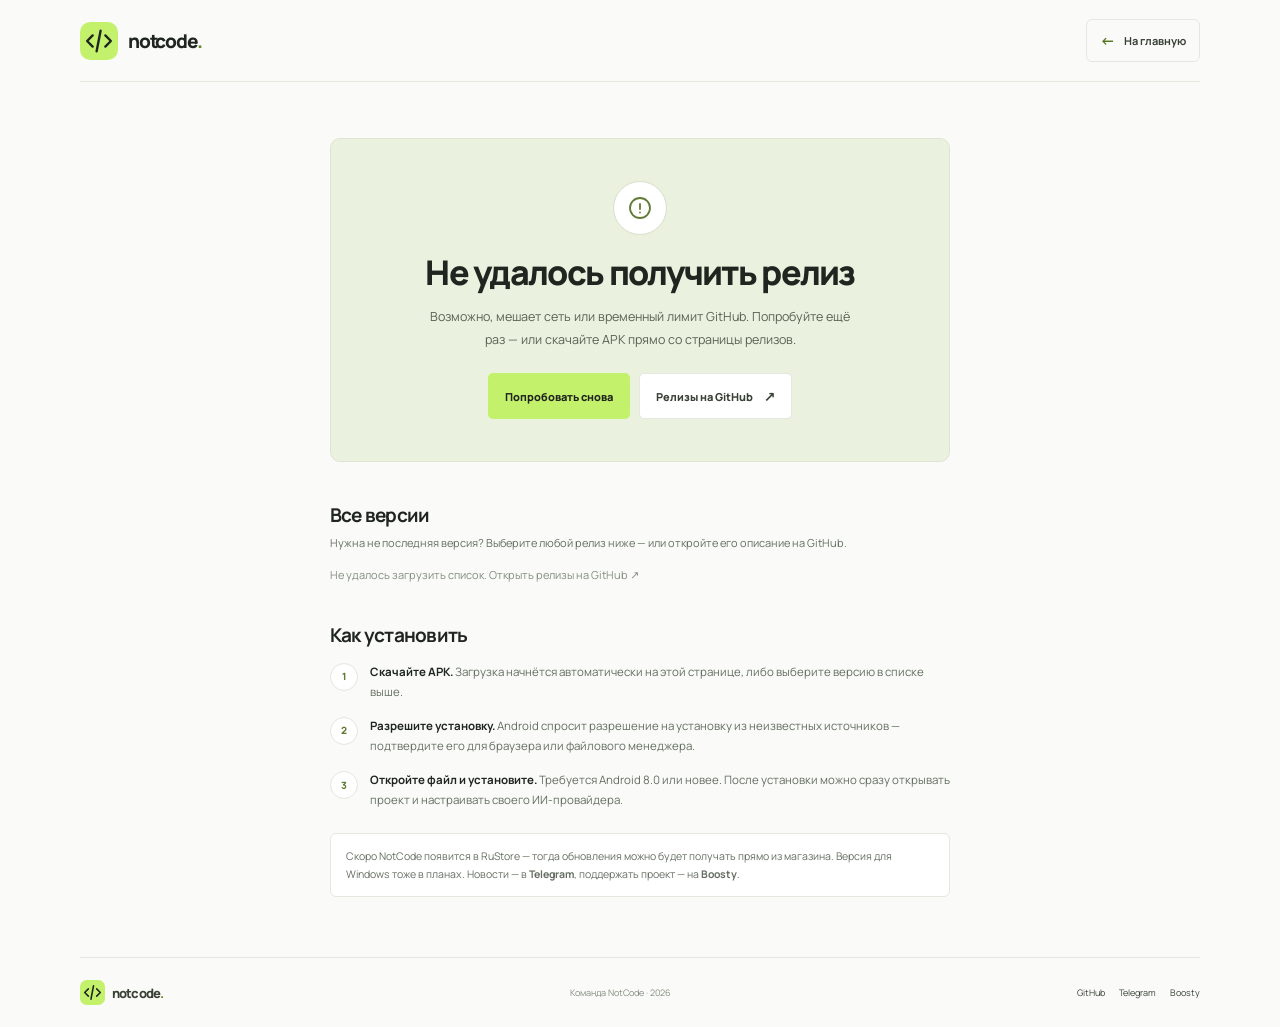
==== download.html @ 1626a10b "Add NotCode landing site for GitHub Pages" ====
<!doctype html>
<html lang="ru">
  <head>
    <meta charset="UTF-8" />
    <meta name="viewport" content="width=device-width, initial-scale=1" />
    <meta name="theme-color" content="#fafbf8" />
    <meta
      name="description"
      content="Скачать NotCode для Android — последний релиз APK с GitHub. Выбор версии, инструкция по установке."
    />
    <meta name="robots" content="noindex" />
    <title>Скачать NotCode для Android</title>
    <link rel="icon" href="assets/notcode-app-icon.svg" type="image/svg+xml" />
    <link rel="stylesheet" href="styles.css" />
    <script src="download.js" defer></script>
  </head>
  <body>
    <header class="site-header wrap">
      <a class="brand" href="index.html" aria-label="NotCode — на главную">
        <img src="assets/notcode-app-icon.svg" alt="" width="42" height="42" />
        <span>notcode<span class="brand-dot">.</span></span>
      </a>
      <a class="header-link" href="index.html">
        <span class="arrow" aria-hidden="true">←</span>
        На главную
      </a>
    </header>

    <main class="download-main wrap">
      <div class="download-card">
        <div id="state-loading">
          <div class="spinner" aria-hidden="true"></div>
          <h1>Получаю последний релиз…</h1>
          <p class="lead">Секунду — спрашиваю у GitHub актуальную версию NotCode.</p>
        </div>

        <div id="state-ready" hidden>
          <span class="state-icon state-icon-ok" aria-hidden="true">
            <svg width="26" height="26" viewBox="0 0 24 24" fill="none"><path d="m4.5 12.5 5 5 10-11" stroke="currentColor" stroke-width="2.4" stroke-linecap="round" stroke-linejoin="round"/></svg>
          </span>
          <h1>Спасибо, что скачиваете NotCode!</h1>
          <p class="lead">Загрузка APK должна была начаться автоматически. Приятного кодинга — и добро пожаловать в Telegram, если появятся вопросы.</p>
          <div class="file-info">
            <span>Версия: <b id="ready-version">—</b></span>
            <span>Файл: <b id="ready-file">—</b></span>
            <span>Размер: <b id="ready-size">—</b></span>
          </div>
          <div class="download-actions">
            <button class="button button-primary" id="retry-download" type="button">
              <svg width="16" height="16" viewBox="0 0 16 16" fill="none" aria-hidden="true"><path d="M8 1.5v9m0 0 3.5-3.5M8 10.5 4.5 7M2.5 13.5h11" stroke="currentColor" stroke-width="1.7" stroke-linecap="round" stroke-linejoin="round"/></svg>
              Попробовать снова
            </button>
            <a class="button button-secondary" id="ready-release-link" href="https://github.com/notcodeapp/app/releases" target="_blank" rel="noopener noreferrer">
              Релиз на GitHub
              <span class="button-arrow" aria-hidden="true">↗</span>
            </a>
          </div>
          <p class="retry-hint">Не началась загрузка? <button id="retry-inline" type="button">Нажмите «Попробовать снова»</button> или откройте страницу релиза.</p>
        </div>

        <div id="state-empty" hidden>
          <span class="state-icon state-icon-wait" aria-hidden="true">
            <svg width="24" height="24" viewBox="0 0 24 24" fill="none"><path d="M12 6v6l4 2M12 22a10 10 0 1 1 0-20 10 10 0 0 1 0 20Z" stroke="currentColor" stroke-width="1.8" stroke-linecap="round" stroke-linejoin="round"/></svg>
          </span>
          <h1>Первый релиз уже готовится</h1>
          <p class="lead">Сборки APK появятся здесь и на GitHub, как только будут готовы. Следите за анонсами в Telegram — там мы рассказываем о ходе разработки.</p>
          <div class="download-actions">
            <a class="button button-telegram" href="https://t.me/NotCodeAI" target="_blank" rel="noopener noreferrer">
              <img src="assets/telegram.svg" alt="" width="22" height="22" />
              Следить в Telegram
            </a>
            <a class="button button-secondary" href="https://github.com/notcodeapp/app/releases" target="_blank" rel="noopener noreferrer">
              Релизы на GitHub
              <span class="button-arrow" aria-hidden="true">↗</span>
            </a>
          </div>
        </div>

        <div id="state-error" hidden>
          <span class="state-icon state-icon-wait" aria-hidden="true">
            <svg width="24" height="24" viewBox="0 0 24 24" fill="none"><path d="M12 8v5m0 3.5v.01M12 22a10 10 0 1 1 0-20 10 10 0 0 1 0 20Z" stroke="currentColor" stroke-width="1.8" stroke-linecap="round" stroke-linejoin="round"/></svg>
          </span>
          <h1>Не удалось получить релиз</h1>
          <p class="lead">Возможно, мешает сеть или временный лимит GitHub. Попробуйте ещё раз — или скачайте APK прямо со страницы релизов.</p>
          <div class="download-actions">
            <button class="button button-primary" id="retry-fetch" type="button">Попробовать снова</button>
            <a class="button button-secondary" href="https://github.com/notcodeapp/app/releases" target="_blank" rel="noopener noreferrer">
              Релизы на GitHub
              <span class="button-arrow" aria-hidden="true">↗</span>
            </a>
          </div>
        </div>
      </div>

      <section class="versions" aria-labelledby="versions-title">
        <h2 id="versions-title">Все версии</h2>
        <p>Нужна не последняя версия? Выберите любой релиз ниже — или откройте его описание на GitHub.</p>
        <div id="releases-list">
          <p class="versions-status" id="versions-status">Загружаю список релизов…</p>
        </div>
      </section>

      <section class="install" aria-labelledby="install-title">
        <h2 id="install-title">Как установить</h2>
        <ol class="install-steps">
          <li><b>Скачайте APK.</b> Загрузка начнётся автоматически на этой странице, либо выберите версию в списке выше.</li>
          <li><b>Разрешите установку.</b> Android спросит разрешение на установку из неизвестных источников — подтвердите его для браузера или файлового менеджера.</li>
          <li><b>Откройте файл и установите.</b> Требуется Android 8.0 или новее. После установки можно сразу открывать проект и настраивать своего ИИ-провайдера.</li>
        </ol>
        <p class="install-note">Скоро NotCode появится в RuStore — тогда обновления можно будет получать прямо из магазина. Версия для Windows тоже в планах. Новости — в <a href="https://t.me/NotCodeAI" target="_blank" rel="noopener noreferrer"><b>Telegram</b></a>, поддержать проект — на <a href="https://boosty.to/notcode" target="_blank" rel="noopener noreferrer"><b>Boosty</b></a>.</p>
      </section>
    </main>

    <footer class="site-footer wrap">
      <a class="footer-brand" href="index.html"><img src="assets/notcode-app-icon.svg" alt="" /><span>notcode<span class="brand-dot">.</span></span></a>
      <p>Команда NotCode · <span id="year">2026</span></p>
      <div class="footer-links">
        <a href="https://github.com/notcodeapp/app" target="_blank" rel="noopener noreferrer">GitHub</a>
        <a href="https://t.me/NotCodeAI" target="_blank" rel="noopener noreferrer">Telegram</a>
        <a href="https://boosty.to/notcode" target="_blank" rel="noopener noreferrer">Boosty</a>
      </div>
    </footer>
  </body>
</html>
---- styles.css ----
@font-face {
  font-family: "Manrope";
  src: url("assets/manrope-variable.ttf") format("truetype");
  font-style: normal;
  font-weight: 200 800;
  font-display: swap;
}

:root {
  color-scheme: light;
  --paper: #fafbf8;
  --white: #fff;
  --ink: #20251f;
  --muted: #656e62;
  --soft-muted: #858d82;
  --line: #e4e8df;
  --green: #c4f16b;
  --green-pale: #eaf1df;
}

* { box-sizing: border-box; }
html { scroll-behavior: smooth; }
body {
  margin: 0;
  min-width: 320px;
  color: var(--ink);
  background: var(--paper);
  font-family: "Manrope", Inter, system-ui, sans-serif;
  -webkit-font-smoothing: antialiased;
}
a { color: inherit; text-decoration: none; }
img { max-width: 100%; }
.wrap { width: min(1120px, calc(100% - 64px)); margin-inline: auto; }
[hidden] { display: none !important; }

.site-header {
  height: 82px;
  display: flex;
  align-items: center;
  justify-content: space-between;
  gap: 16px;
  border-bottom: 1px solid var(--line);
}
.brand, .footer-brand {
  display: inline-flex;
  align-items: center;
  gap: 10px;
  font-size: 19px;
  font-weight: 800;
  letter-spacing: -.065em;
}
.brand img { width: 38px; height: 38px; }
.brand-dot { color: #64852b; }
.header-nav { display: flex; align-items: center; gap: 6px; }
.nav-link {
  padding: 10px 12px;
  border-radius: 6px;
  color: #394136;
  font-size: 11px;
  font-weight: 700;
  transition: background-color .18s;
}
.nav-link:hover { background: var(--green-pale); }
.header-link {
  display: inline-flex;
  align-items: center;
  gap: 9px;
  padding: 10px 13px;
  border: 1px solid var(--line);
  border-radius: 6px;
  color: #394136;
  font-size: 11px;
  font-weight: 700;
  transition: border-color .18s, background-color .18s;
}
.header-link:hover { border-color: #b7ca9a; background: var(--white); }
.live-dot { width: 7px; height: 7px; border-radius: 50%; background: #7eaa35; }
.arrow { color: #547522; font-size: 15px; }

.hero {
  min-height: 532px;
  display: grid;
  grid-template-columns: 1fr .8fr;
  align-items: center;
  gap: clamp(42px, 8vw, 112px);
  padding-top: 68px;
  padding-bottom: 68px;
}
.eyebrow, .support-label, .section-label {
  margin: 0 0 18px;
  color: #607c35;
  font-size: 10px;
  font-weight: 800;
  letter-spacing: .11em;
}
h1 {
  margin: 0;
  font-size: clamp(51px, 6.2vw, 76px);
  line-height: 1.02;
  letter-spacing: -.075em;
  font-weight: 800;
}
h1 span { color: #789b3b; }
.hero-description {
  max-width: 490px;
  margin: 21px 0 20px;
  color: var(--muted);
  font-size: 14px;
  line-height: 1.8;
}
.platforms { display: flex; flex-wrap: wrap; gap: 8px; margin-bottom: 25px; }
.platform {
  min-height: 34px;
  display: inline-flex;
  align-items: center;
  gap: 8px;
  padding: 0 10px;
  border: 1px solid var(--line);
  border-radius: 5px;
  background: rgba(255,255,255,.55);
  color: #30382c;
  font-size: 10px;
  font-weight: 700;
}
.platform small {
  padding-left: 8px;
  border-left: 1px solid var(--line);
  color: var(--soft-muted);
  font-size: 9px;
  font-weight: 500;
}
.platform-logo { display: block; object-fit: contain; }
.hero-actions { display: flex; flex-wrap: wrap; gap: 9px; }
.button {
  min-height: 46px;
  display: inline-flex;
  align-items: center;
  justify-content: center;
  gap: 9px;
  padding: 0 16px;
  border: 1px solid transparent;
  border-radius: 5px;
  font-size: 11px;
  font-weight: 800;
  cursor: pointer;
  font-family: inherit;
  transition: background-color .18s, border-color .18s;
}
.button img, .button svg { display: block; object-fit: contain; }
.button-primary { background: var(--green); color: #20251f; }
.button-primary:hover { background: #b7e55c; }
.button-secondary { border-color: var(--line); background: var(--white); color: #394136; }
.button-secondary:hover { border-color: #b7ca9a; }
.button-telegram { background: var(--green); color: #20251f; }
.button-telegram:hover { background: #b7e55c; }
.button-arrow { margin-left: 2px; font-size: 14px; }
.button-boosty { border-color: var(--line); background: var(--white); }
.button-boosty:hover { border-color: #e6a48c; }

.project-card {
  max-width: 390px;
  width: 100%;
  justify-self: end;
  padding: 31px 32px 24px;
  border: 1px solid #dce5d0;
  border-radius: 8px;
  background: var(--green-pale);
}
.project-icon { display: block; margin-bottom: 23px; }
.project-kicker { margin: 0 0 9px; color: #677451; font-size: 9px; font-weight: 800; letter-spacing: .13em; }
.project-card h2 { margin: 0; font-size: 27px; line-height: 1.2; letter-spacing: -.055em; }
.project-description { margin: 12px 0 20px; color: #596151; font-size: 11px; line-height: 1.7; }
.project-rule { height: 1px; margin-bottom: 8px; background: #d6dfca; }
.project-platform { min-height: 39px; display: flex; align-items: center; gap: 9px; border-bottom: 1px solid #dce5d0; font-size: 10px; font-weight: 700; }
.project-platform:last-of-type { border-bottom: 0; }
.project-platform > img { object-fit: contain; }
.project-status { margin-left: auto; color: #66715f; font-size: 9px; font-weight: 500; }
.project-status.status-ready { color: #4c6b1c; font-weight: 800; }
.project-download {
  display: inline-flex;
  align-items: center;
  gap: 7px;
  margin-top: 14px;
  color: #4c6b1c;
  font-size: 11px;
  font-weight: 800;
}
.project-download:hover { text-decoration: underline; }

.feature-strip { border-top: 1px solid var(--line); border-bottom: 1px solid var(--line); }
.feature-strip p {
  min-height: 69px;
  display: flex;
  align-items: center;
  gap: 0;
  margin: 0;
  color: #495144;
  font-size: 10px;
}
.feature-strip b { margin-right: auto; color: var(--ink); font-size: 11px; }
.feature-strip span { padding: 0 20px; border-left: 1px solid var(--line); }

.section-head { max-width: 640px; padding-top: 74px; }
.section-head h2 { margin: 0; font-size: clamp(29px, 3vw, 38px); line-height: 1.15; letter-spacing: -.06em; }
.section-head p { margin: 13px 0 0; color: var(--muted); font-size: 12px; line-height: 1.8; }
.section-label { display: block; margin-bottom: 10px; }

.features-grid {
  display: grid;
  grid-template-columns: repeat(3, 1fr);
  gap: 10px;
  padding-top: 30px;
  padding-bottom: 10px;
}
.feature-card {
  padding: 24px 22px;
  border: 1px solid var(--line);
  border-radius: 8px;
  background: var(--white);
  transition: border-color .18s;
}
.feature-card:hover { border-color: #bacb9f; }
.feature-num { display: block; margin-bottom: 14px; color: #789b3b; font-size: 10px; font-weight: 800; letter-spacing: .1em; }
.feature-card h3 { margin: 0 0 8px; font-size: 15px; letter-spacing: -.03em; }
.feature-card p { margin: 0; color: var(--muted); font-size: 11px; line-height: 1.75; }

.note {
  display: grid;
  grid-template-columns: .9fr 1.1fr;
  gap: clamp(30px, 6vw, 90px);
  padding-top: 74px;
  padding-bottom: 10px;
}
.note h2 { margin: 0; font-size: clamp(29px, 3vw, 38px); line-height: 1.15; letter-spacing: -.06em; }
.note-copy p { margin: 0 0 14px; color: var(--muted); font-size: 12.5px; line-height: 1.9; }
.note-copy p:first-child { color: var(--ink); font-size: 14px; font-weight: 600; }
.note-sign { margin-top: 18px; color: #607c35; font-size: 11px; font-weight: 800; }

.platform-grid {
  display: grid;
  grid-template-columns: repeat(3, 1fr);
  gap: 10px;
  padding-top: 30px;
}
.platform-card {
  display: flex;
  flex-direction: column;
  padding: 24px 22px;
  border: 1px solid var(--line);
  border-radius: 8px;
  background: var(--white);
}
.platform-card img { width: 30px; height: 30px; object-fit: contain; margin-bottom: 16px; }
.platform-card h3 { margin: 0 0 6px; font-size: 15px; letter-spacing: -.03em; }
.platform-card p { flex: 1; margin: 0 0 16px; color: var(--muted); font-size: 11px; line-height: 1.75; }
.badge {
  align-self: flex-start;
  padding: 6px 10px;
  border-radius: 5px;
  font-size: 9px;
  font-weight: 800;
  letter-spacing: .06em;
}
.badge-ready { background: var(--green); color: #2c3a10; }
.badge-soon { background: var(--green-pale); color: #607c35; }
.platform-card .card-link { margin-top: 12px; color: #4c6b1c; font-size: 10px; font-weight: 800; }
.platform-card .card-link:hover { text-decoration: underline; }

.support {
  display: grid;
  grid-template-columns: 1fr .82fr;
  align-items: center;
  gap: 60px;
  padding-top: 74px;
  padding-bottom: 77px;
}
.support-label { display: block; margin-bottom: 10px; }
.support h2 { margin: 0; font-size: clamp(29px, 3vw, 38px); line-height: 1.15; letter-spacing: -.06em; }
.support-copy > p { max-width: 440px; margin: 13px 0 0; color: var(--muted); font-size: 11px; line-height: 1.8; }
.support-links { display: grid; gap: 8px; }
.social-link {
  min-height: 68px;
  display: flex;
  align-items: center;
  gap: 12px;
  padding: 11px 13px;
  border: 1px solid var(--line);
  border-radius: 6px;
  background: var(--white);
  transition: border-color .18s;
}
.social-link:hover { border-color: #bacb9f; }
.social-icon { width: 36px; height: 36px; display: grid; flex: 0 0 36px; place-items: center; border-radius: 6px; }
.social-icon img { width: 19px; height: 19px; }
.telegram-bg { background: #e8f4fd; }
.boosty-bg { background: #fff1eb; }
.github-bg { background: #24292f; }
.social-link b, .social-link small { display: block; }
.social-link b { font-size: 10px; }
.social-link small { margin-top: 3px; color: var(--soft-muted); font-size: 9px; }
.social-arrow { margin-left: auto; color: #66715f; font-size: 14px; }

.site-footer {
  min-height: 70px;
  display: flex;
  align-items: center;
  justify-content: space-between;
  gap: 10px;
  border-top: 1px solid var(--line);
  color: var(--soft-muted);
}
.footer-brand { gap: 7px; color: #394136; font-size: 13px; }
.footer-brand img { width: 25px; height: 25px; }
.site-footer p { margin: 0; font-size: 9px; }
.footer-links { display: flex; gap: 14px; font-size: 9px; }
.footer-links a { color: #394136; }
.footer-links a:hover { color: #607c35; }

/* ---------- Страница скачивания ---------- */

.download-main { padding-top: 56px; padding-bottom: 60px; }
.download-card {
  max-width: 620px;
  margin-inline: auto;
  padding: 42px 40px;
  border: 1px solid #dce5d0;
  border-radius: 10px;
  background: var(--green-pale);
  text-align: center;
}
.download-icon { display: block; width: 64px; height: 64px; margin: 0 auto 20px; }
.state-icon {
  width: 54px;
  height: 54px;
  display: grid;
  place-items: center;
  margin: 0 auto 18px;
  border-radius: 50%;
}
.state-icon-ok { background: var(--green); color: #2c3a10; }
.state-icon-wait { background: var(--white); color: #607c35; border: 1px solid #d6dfca; }
.download-card h1 { font-size: clamp(26px, 4vw, 34px); letter-spacing: -.05em; line-height: 1.15; }
.download-card .lead { margin: 14px auto 0; max-width: 440px; color: #596151; font-size: 12.5px; line-height: 1.8; }
.file-info {
  display: flex;
  flex-wrap: wrap;
  justify-content: center;
  gap: 6px 18px;
  margin: 20px 0 0;
  padding: 12px 14px;
  border: 1px solid #d6dfca;
  border-radius: 6px;
  background: rgba(255,255,255,.6);
  color: #596151;
  font-size: 10.5px;
  font-weight: 600;
}
.file-info b { color: var(--ink); }
.download-actions { display: flex; flex-wrap: wrap; justify-content: center; gap: 9px; margin-top: 22px; }
.retry-hint { margin: 16px 0 0; color: #66715f; font-size: 10.5px; }
.retry-hint button {
  padding: 0;
  border: 0;
  background: none;
  color: #4c6b1c;
  font: inherit;
  font-weight: 800;
  text-decoration: underline;
  cursor: pointer;
}
.spinner {
  width: 34px;
  height: 34px;
  margin: 0 auto 18px;
  border: 3px solid #d6dfca;
  border-top-color: #789b3b;
  border-radius: 50%;
  animation: spin .9s linear infinite;
}
@keyframes spin { to { transform: rotate(360deg); } }

.versions { max-width: 620px; margin: 40px auto 0; }
.versions h2 { margin: 0 0 6px; font-size: 19px; letter-spacing: -.04em; }
.versions > p { margin: 0 0 14px; color: var(--muted); font-size: 11px; line-height: 1.7; }
.release-row {
  display: flex;
  align-items: center;
  gap: 12px;
  padding: 13px 15px;
  border: 1px solid var(--line);
  border-radius: 6px;
  background: var(--white);
}
.release-row + .release-row { margin-top: 7px; }
.release-tag { font-size: 12px; font-weight: 800; }
.release-latest {
  padding: 3px 7px;
  border-radius: 4px;
  background: var(--green);
  color: #2c3a10;
  font-size: 8px;
  font-weight: 800;
  letter-spacing: .05em;
}
.release-date { color: var(--soft-muted); font-size: 10px; }
.release-links { margin-left: auto; display: flex; align-items: center; gap: 12px; }
.release-apk {
  padding: 8px 12px;
  border-radius: 5px;
  background: var(--green);
  color: #2c3a10;
  font-size: 10px;
  font-weight: 800;
  white-space: nowrap;
}
.release-apk:hover { background: #b7e55c; }
.release-notes { color: #66715f; font-size: 10px; font-weight: 700; white-space: nowrap; }
.release-notes:hover { color: #4c6b1c; }
.versions-status { color: var(--soft-muted); font-size: 11px; }

.install { max-width: 620px; margin: 40px auto 0; }
.install h2 { margin: 0 0 14px; font-size: 19px; letter-spacing: -.04em; }
.install-steps { margin: 0; padding: 0; list-style: none; counter-reset: step; }
.install-steps li {
  counter-increment: step;
  position: relative;
  padding: 0 0 14px 40px;
  color: var(--muted);
  font-size: 11.5px;
  line-height: 1.75;
}
.install-steps li::before {
  content: counter(step);
  position: absolute;
  left: 0;
  top: 1px;
  width: 26px;
  height: 26px;
  display: grid;
  place-items: center;
  border: 1px solid var(--line);
  border-radius: 50%;
  background: var(--white);
  color: #607c35;
  font-size: 10px;
  font-weight: 800;
}
.install-steps b { color: var(--ink); }
.install-note {
  margin: 8px 0 0;
  padding: 13px 15px;
  border: 1px solid var(--line);
  border-radius: 6px;
  background: var(--white);
  color: var(--muted);
  font-size: 10.5px;
  line-height: 1.75;
}

@media (max-width: 900px) {
  .features-grid, .platform-grid { grid-template-columns: repeat(2, 1fr); }
}
@media (max-width: 820px) {
  .wrap { width: min(680px, calc(100% - 44px)); }
  .hero { min-height: 0; grid-template-columns: 1fr; gap: 34px; padding-top: 58px; padding-bottom: 52px; }
  .hero-copy { max-width: 580px; }
  .project-card { justify-self: start; max-width: none; padding: 25px; }
  .project-card h2 br { display: none; }
  .project-icon { width: 54px; height: 54px; margin-bottom: 18px; }
  .note { grid-template-columns: 1fr; gap: 22px; padding-top: 58px; }
  .support { gap: 30px; padding-top: 58px; padding-bottom: 60px; }
  .feature-strip p { justify-content: space-between; }
  .feature-strip span { padding: 0 11px; }
  .header-nav .nav-link { display: none; }
}
@media (max-width: 560px) {
  .wrap { width: calc(100% - 36px); }
  .site-header { height: 70px; }
  .brand { gap: 8px; font-size: 17px; }
  .brand img { width: 34px; height: 34px; }
  .header-link { gap: 7px; padding: 9px; font-size: 9px; }
  .hero { gap: 27px; padding-top: 46px; padding-bottom: 39px; }
  .eyebrow { margin-bottom: 15px; font-size: 8px; }
  h1 { font-size: clamp(49px, 13vw, 65px); }
  .hero-description { margin: 17px 0; font-size: 12px; }
  .platforms { margin-bottom: 19px; }
  .hero-actions { display: grid; grid-template-columns: 1fr; max-width: 360px; }
  .button { min-height: 45px; }
  .project-card { padding: 21px; }
  .project-card h2 { font-size: 23px; }
  .feature-strip p { min-height: 0; align-items: flex-start; flex-wrap: wrap; gap: 10px 0; padding: 15px 0; }
  .feature-strip b { width: 100%; }
  .feature-strip span { padding: 0 9px; font-size: 9px; }
  .feature-strip span:nth-of-type(1) { padding-left: 0; border-left: 0; }
  .features-grid, .platform-grid { grid-template-columns: 1fr; }
  .section-head { padding-top: 54px; }
  .support { grid-template-columns: 1fr; gap: 20px; padding-top: 48px; padding-bottom: 49px; }
  .support h2 { font-size: 30px; }
  .download-main { padding-top: 36px; }
  .download-card { padding: 30px 20px; }
  .download-actions { display: grid; grid-template-columns: 1fr; }
  .release-row { flex-wrap: wrap; }
  .release-links { margin-left: 0; width: 100%; justify-content: space-between; }
  .site-footer { min-height: 65px; flex-wrap: wrap; gap: 4px 10px; padding-block: 12px; }
  .site-footer p { order: 3; width: 100%; margin: 0; font-size: 8px; }
}
@media (prefers-reduced-motion: reduce) {
  *, *::before, *::after { scroll-behavior: auto !important; animation-duration: .01ms !important; }
  html { scroll-behavior: auto; }
}
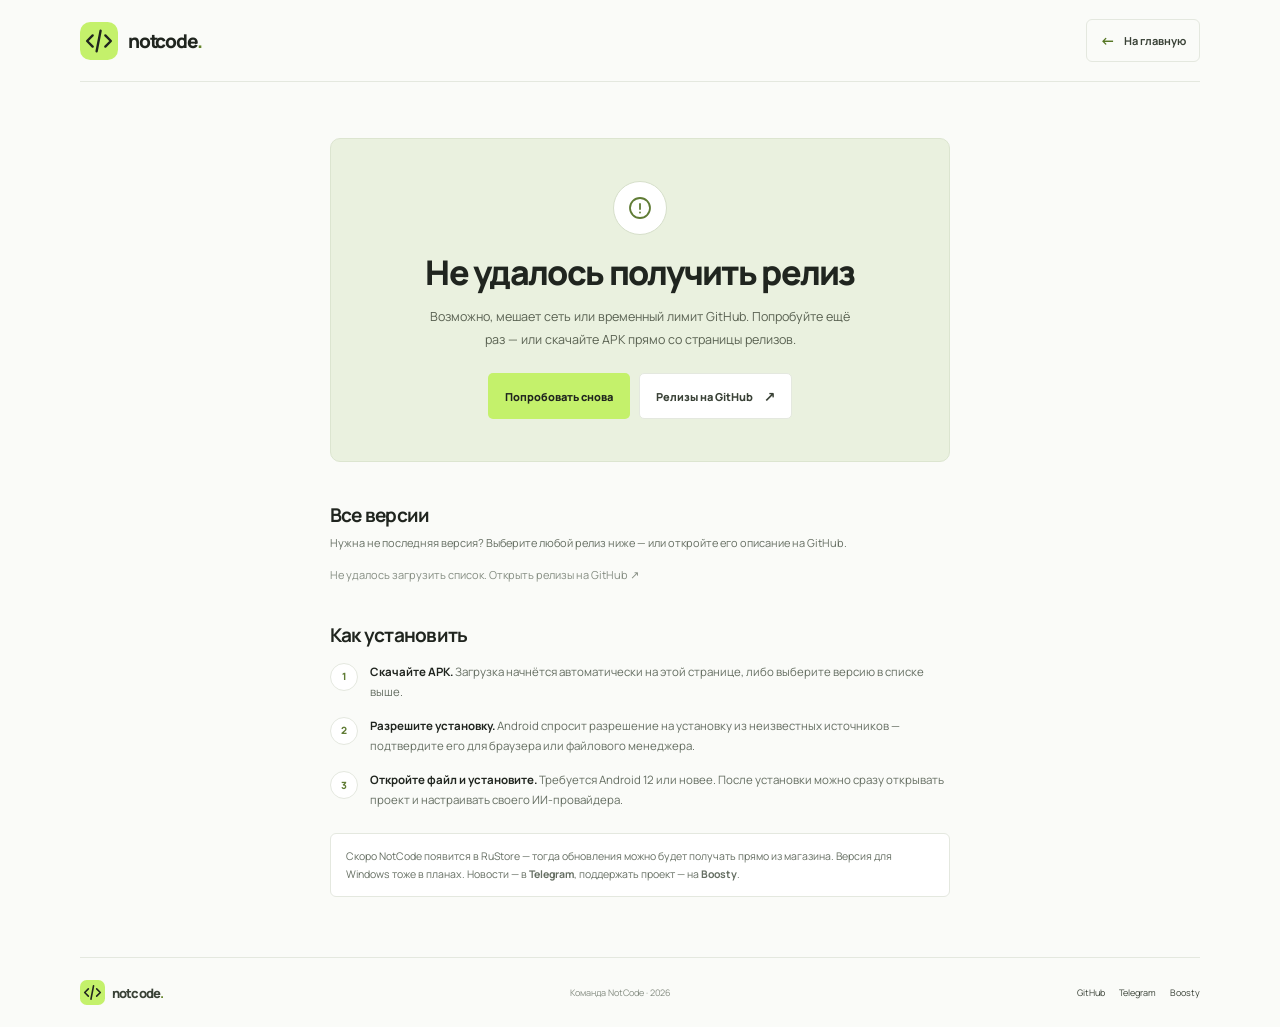
==== commit 49f7de71: "Prefer universal APK, correct minimum Android to 12" ====
--- a/download.html
+++ b/download.html
@@ -105,7 +105,7 @@
         <ol class="install-steps">
           <li><b>Скачайте APK.</b> Загрузка начнётся автоматически на этой странице, либо выберите версию в списке выше.</li>
           <li><b>Разрешите установку.</b> Android спросит разрешение на установку из неизвестных источников — подтвердите его для браузера или файлового менеджера.</li>
-          <li><b>Откройте файл и установите.</b> Требуется Android 8.0 или новее. После установки можно сразу открывать проект и настраивать своего ИИ-провайдера.</li>
+          <li><b>Откройте файл и установите.</b> Требуется Android 12 или новее. После установки можно сразу открывать проект и настраивать своего ИИ-провайдера.</li>
         </ol>
         <p class="install-note">Скоро NotCode появится в RuStore — тогда обновления можно будет получать прямо из магазина. Версия для Windows тоже в планах. Новости — в <a href="https://t.me/NotCodeAI" target="_blank" rel="noopener noreferrer"><b>Telegram</b></a>, поддержать проект — на <a href="https://boosty.to/notcode" target="_blank" rel="noopener noreferrer"><b>Boosty</b></a>.</p>
       </section>
